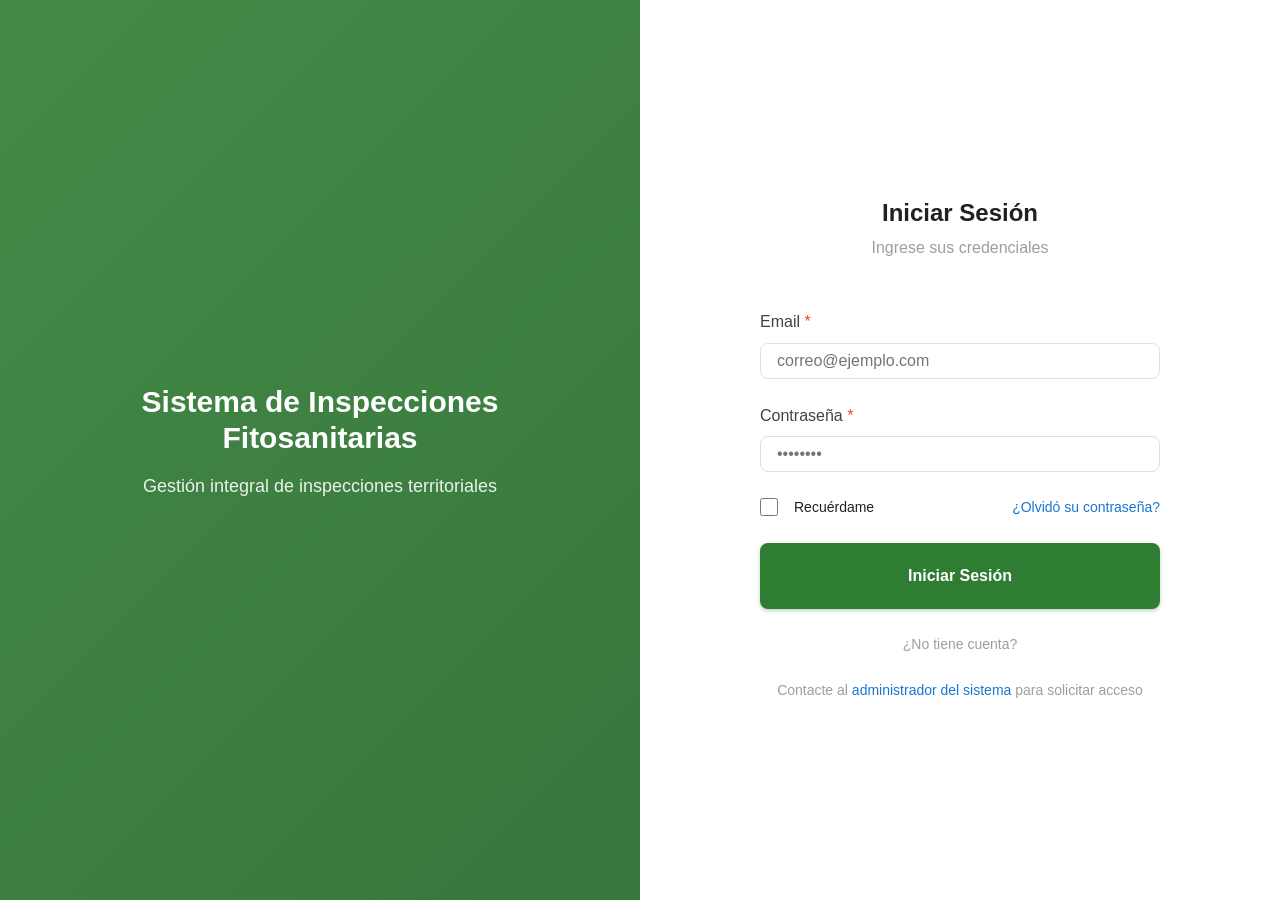
==== frontend/login.html @ b6649383 "primer commit" ====
<!DOCTYPE html>
<html lang="es">
<head>
    <meta charset="UTF-8">
    <meta name="viewport" content="width=device-width, initial-scale=1.0">
    <meta name="description" content="Sistema de Gestión de Inspecciones Fitosanitarias">
    <title>Login - Sistema de Inspecciones Fitosanitarias</title>
    
    <!-- CSS -->
    <link rel="stylesheet" href="css/styles.css">
    <link rel="stylesheet" href="css/components.css">
    <link rel="stylesheet" href="css/login.css">
</head>
<body>
    <div class="login-container">
        <!-- Side Image -->
        <div class="login-image">
            <div class="login-image__content">
                <h1 class="login-image__title">Sistema de Inspecciones Fitosanitarias</h1>
                <p class="login-image__subtitle">Gestión integral de inspecciones territoriales</p>
            </div>
        </div>

        <!-- Login Form -->
        <div class="login-form">
            <div class="login-form__card">
                <div class="login-form__header">
                    <h1 class="login-form__title">Iniciar Sesión</h1>
                    <p class="login-form__subtitle">Ingrese sus credenciales</p>
                </div>

                <!-- Error Alert -->
                <div class="login-error" id="loginError"></div>

                <!-- Login Form -->
                <form id="loginForm" novalidate>
                    <!-- Email -->
                    <div class="login-form__group">
                        <label for="email" class="form-label required">Email</label>
                        <input 
                            type="email" 
                            id="email" 
                            class="form-control" 
                            placeholder="correo@ejemplo.com"
                            required
                        >
                        <span class="form-text text-danger" id="emailError"></span>
                    </div>

                    <!-- Password -->
                    <div class="login-form__group">
                        <label for="password" class="form-label required">Contraseña</label>
                        <input 
                            type="password" 
                            id="password" 
                            class="form-control" 
                            placeholder="••••••••"
                            required
                        >
                        <span class="form-text text-danger" id="passwordError"></span>
                    </div>

                    <!-- Remember Me & Forgot Password -->
                    <div class="login-form__remember">
                        <div class="login-form__remember-check">
                            <input type="checkbox" id="rememberMe" class="form-check__input">
                            <label for="rememberMe" class="form-check__label">Recuérdame</label>
                        </div>
                        <a href="#" class="login-form__forgot">¿Olvidó su contraseña?</a>
                    </div>

                    <!-- Submit Button -->
                    <button type="submit" class="btn btn--primary btn--large login-form__button">
                        <span>Iniciar Sesión</span>
                    </button>
                </form>

                <!-- Divider -->
                <div class="login-form__divider">¿No tiene cuenta?</div>

                <!-- Footer -->
                <div class="login-form__footer">
                    Contacte al <a href="#">administrador del sistema</a> para solicitar acceso
                </div>
            </div>
        </div>
    </div>

    <!-- Scripts -->
    <script src="js/api.js"></script>
    <script src="js/auth.js"></script>
    <script src="js/utils.js"></script>
    <script>
        /**
         * Login Page Handler
         */
        class LoginPageHandler {
            constructor() {
                this.form = document.getElementById('loginForm');
                this.emailInput = document.getElementById('email');
                this.passwordInput = document.getElementById('password');
                this.rememberMe = document.getElementById('rememberMe');
                this.errorAlert = document.getElementById('loginError');
                this.init();
            }

            init() {
                this.form.addEventListener('submit', (e) => this.handleSubmit(e));
                this.loadSavedEmail();
            }

            /**
             * Carga email guardado si existe
             */
            loadSavedEmail() {
                const savedEmail = localStorage.getItem('savedEmail');
                if (savedEmail) {
                    this.emailInput.value = savedEmail;
                    this.rememberMe.checked = true;
                }
            }

            /**
             * Valida formulario
             */
            validateForm() {
                const errors = {};

                if (!Validation.isEmail(this.emailInput.value)) {
                    errors.email = 'Email inválido';
                }

                if (!this.passwordInput.value || this.passwordInput.value.length < 6) {
                    errors.password = 'Contraseña requerida (mínimo 6 caracteres)';
                }

                return errors;
            }

            /**
             * Muestra errores
             */
            showErrors(errors) {
                document.getElementById('emailError').textContent = errors.email || '';
                document.getElementById('passwordError').textContent = errors.password || '';
            }

            /**
             * Maneja envío de formulario
             */
            async handleSubmit(e) {
                e.preventDefault();

                const errors = this.validateForm();
                if (Object.keys(errors).length > 0) {
                    this.showErrors(errors);
                    return;
                }

                try {
                    const button = this.form.querySelector('button[type="submit"]');
                    button.disabled = true;

                    // Llamar a API de login
                    const response = await auth.login(
                        this.emailInput.value,
                        this.passwordInput.value
                    );

                    // Guardar email si está marcado
                    if (this.rememberMe.checked) {
                        localStorage.setItem('savedEmail', this.emailInput.value);
                    } else {
                        localStorage.removeItem('savedEmail');
                    }

                    Notify.success('Sesión iniciada exitosamente');
                    
                    // Redirigir a dashboard
                    setTimeout(() => {
                        window.location.href = 'dashboard.html';
                    }, 1000);
                } catch (error) {
                    const errorDiv = this.errorAlert;
                    errorDiv.textContent = error.message || 'Error al iniciar sesión';
                    errorDiv.classList.add('show');
                    const button = this.form.querySelector('button[type="submit"]');
                    button.disabled = false;
                }
            }
        }

        document.addEventListener('DOMContentLoaded', () => {
            new LoginPageHandler();
        });
    </script>
</body>
</html>
---- frontend/css/styles.css ----
/**
 * Base Styles & Design System
 * Variables CSS, reset, y estilos globales
 */

:root {
    /* Colors - Primary Brand */
    --color-primary: #2E7D32;
    --color-primary-light: #66BB6A;
    --color-primary-dark: #1B5E20;
    --color-primary-50: #F1F8E9;

    /* Colors - Secondary */
    --color-secondary: #1976D2;
    --color-secondary-light: #42A5F5;
    --color-secondary-dark: #1565C0;

    /* Colors - Status */
    --color-success: #4CAF50;
    --color-warning: #FFC107;
    --color-danger: #F44336;
    --color-info: #2196F3;

    /* Colors - Neutral */
    --color-white: #FFFFFF;
    --color-light-gray: #F5F5F5;
    --color-gray: #9E9E9E;
    --color-dark-gray: #424242;
    --color-black: #212121;

    /* Colors - Border */
    --color-border: #E0E0E0;
    --color-border-light: #F0F0F0;

    /* Typography */
    --font-family: -apple-system, BlinkMacSystemFont, 'Segoe UI', 'Roboto', 'Oxygen',
                    'Ubuntu', 'Cantarell', 'Fira Sans', 'Droid Sans', 'Helvetica Neue',
                    sans-serif;
    --font-size-xs: 0.75rem;
    --font-size-sm: 0.875rem;
    --font-size-base: 1rem;
    --font-size-lg: 1.125rem;
    --font-size-xl: 1.25rem;
    --font-size-2xl: 1.5rem;
    --font-size-3xl: 1.875rem;

    --font-weight-light: 300;
    --font-weight-normal: 400;
    --font-weight-medium: 500;
    --font-weight-semibold: 600;
    --font-weight-bold: 700;

    /* Spacing */
    --spacing-xs: 0.25rem;
    --spacing-sm: 0.5rem;
    --spacing-base: 1rem;
    --spacing-lg: 1.5rem;
    --spacing-xl: 2rem;
    --spacing-2xl: 3rem;
    --spacing-3xl: 4rem;

    /* Border Radius */
    --radius-sm: 0.25rem;
    --radius-md: 0.5rem;
    --radius-lg: 0.75rem;
    --radius-xl: 1rem;
    --radius-2xl: 1.5rem;

    /* Shadows */
    --shadow-sm: 0 1px 2px 0 rgba(0, 0, 0, 0.05);
    --shadow-md: 0 4px 6px -1px rgba(0, 0, 0, 0.1), 0 2px 4px -1px rgba(0, 0, 0, 0.06);
    --shadow-lg: 0 10px 15px -3px rgba(0, 0, 0, 0.1), 0 4px 6px -2px rgba(0, 0, 0, 0.05);
    --shadow-xl: 0 20px 25px -5px rgba(0, 0, 0, 0.1), 0 10px 10px -5px rgba(0, 0, 0, 0.04);

    /* Transitions */
    --transition-fast: 150ms ease-in-out;
    --transition-base: 250ms ease-in-out;
    --transition-slow: 350ms ease-in-out;

    /* Z-index */
    --z-dropdown: 100;
    --z-sticky: 200;
    --z-fixed: 300;
    --z-modal: 400;
    --z-tooltip: 500;
}

/* Dark mode */
@media (prefers-color-scheme: dark) {
    :root {
        --color-light-gray: #2C2C2C;
        --color-gray: #666666;
        --color-dark-gray: #E0E0E0;
        --color-border: #404040;
        --color-border-light: #333333;
    }
}

/* CSS Reset */
* {
    margin: 0;
    padding: 0;
    box-sizing: border-box;
}

html {
    scroll-behavior: smooth;
}

body {
    font-family: var(--font-family);
    font-size: var(--font-size-base);
    font-weight: var(--font-weight-normal);
    line-height: 1.6;
    color: var(--color-black);
    background-color: var(--color-white);
    -webkit-font-smoothing: antialiased;
    -moz-osx-font-smoothing: grayscale;
}

/* Headings */
h1, h2, h3, h4, h5, h6 {
    margin-bottom: var(--spacing-base);
    font-weight: var(--font-weight-semibold);
    line-height: 1.2;
}

h1 { font-size: var(--font-size-3xl); }
h2 { font-size: var(--font-size-2xl); }
h3 { font-size: var(--font-size-xl); }
h4 { font-size: var(--font-size-lg); }
h5 { font-size: var(--font-size-base); }
h6 { font-size: var(--font-size-sm); }

/* Paragraphs */
p {
    margin-bottom: var(--spacing-base);
}

/* Links */
a {
    color: var(--color-secondary);
    text-decoration: none;
    transition: color var(--transition-base);
}

a:hover {
    color: var(--color-secondary-dark);
    text-decoration: underline;
}

/* Lists */
ul, ol {
    margin-bottom: var(--spacing-base);
    margin-left: var(--spacing-xl);
}

li {
    margin-bottom: var(--spacing-sm);
}

/* Images */
img {
    max-width: 100%;
    height: auto;
    display: block;
}

/* Tables */
table {
    width: 100%;
    border-collapse: collapse;
    margin-bottom: var(--spacing-base);
}

thead {
    background-color: var(--color-light-gray);
}

th, td {
    padding: var(--spacing-base);
    text-align: left;
    border-bottom: 1px solid var(--color-border);
}

/* Code */
code {
    background-color: var(--color-light-gray);
    padding: 0 var(--spacing-sm);
    border-radius: var(--radius-sm);
    font-family: 'Courier New', monospace;
    font-size: var(--font-size-sm);
}

pre {
    background-color: var(--color-light-gray);
    padding: var(--spacing-base);
    border-radius: var(--radius-md);
    overflow-x: auto;
    margin-bottom: var(--spacing-base);
}

pre code {
    background-color: transparent;
    padding: 0;
}

/* Forms */
input, textarea, select {
    font-family: var(--font-family);
    font-size: var(--font-size-base);
}

/* Utility Classes */
.container {
    width: 100%;
    max-width: 1440px;
    margin: 0 auto;
    padding: 0 var(--spacing-lg);
}

.row {
    display: flex;
    flex-wrap: wrap;
    margin-right: calc(var(--spacing-lg) * -1);
    margin-left: calc(var(--spacing-lg) * -1);
}

.col {
    flex: 1;
    padding-right: var(--spacing-lg);
    padding-left: var(--spacing-lg);
}

/* Display */
.d-none { display: none !important; }
.d-inline { display: inline !important; }
.d-inline-block { display: inline-block !important; }
.d-block { display: block !important; }
.d-flex { display: flex !important; }
.d-grid { display: grid !important; }

/* Flex */
.justify-content-center { justify-content: center; }
.justify-content-between { justify-content: space-between; }
.justify-content-around { justify-content: space-around; }
.justify-content-end { justify-content: flex-end; }
.align-items-center { align-items: center; }
.align-items-start { align-items: flex-start; }
.align-items-end { align-items: flex-end; }
.flex-wrap { flex-wrap: wrap; }
.flex-column { flex-direction: column; }
.gap-1 { gap: var(--spacing-sm); }
.gap-2 { gap: var(--spacing-base); }
.gap-3 { gap: var(--spacing-lg); }

/* Spacing */
.p-1 { padding: var(--spacing-sm); }
.p-2 { padding: var(--spacing-base); }
.p-3 { padding: var(--spacing-lg); }
.m-1 { margin: var(--spacing-sm); }
.m-2 { margin: var(--spacing-base); }
.m-3 { margin: var(--spacing-lg); }
.mt-1 { margin-top: var(--spacing-sm); }
.mt-2 { margin-top: var(--spacing-base); }
.mt-3 { margin-top: var(--spacing-lg); }
.mb-1 { margin-bottom: var(--spacing-sm); }
.mb-2 { margin-bottom: var(--spacing-base); }
.mb-3 { margin-bottom: var(--spacing-lg); }

/* Text */
.text-center { text-align: center; }
.text-end { text-align: end; }
.text-start { text-align: start; }
.text-muted { color: var(--color-gray); }
.text-secondary { color: var(--color-secondary); }
.text-danger { color: var(--color-danger); }
.text-success { color: var(--color-success); }
.text-uppercase { text-transform: uppercase; }
.text-lowercase { text-transform: lowercase; }
.text-capitalize { text-transform: capitalize; }
.font-weight-bold { font-weight: var(--font-weight-bold); }
.font-weight-normal { font-weight: var(--font-weight-normal); }

/* Visibility */
.visible { visibility: visible; }
.invisible { visibility: hidden; }
.hide { display: none; }
.show { display: block; }

/* Overflow */
.overflow-auto { overflow: auto; }
.overflow-hidden { overflow: hidden; }
.text-truncate { overflow: hidden; text-overflow: ellipsis; white-space: nowrap; }

/* Print */
@media print {
    body {
        background-color: white;
    }

    .no-print {
        display: none !important;
    }
}

/* Responsive */
@media (max-width: 768px) {
    .container {
        padding: 0 var(--spacing-base);
    }

    .row {
        margin-right: calc(var(--spacing-base) * -1);
        margin-left: calc(var(--spacing-base) * -1);
    }

    .col {
        padding-right: var(--spacing-base);
        padding-left: var(--spacing-base);
    }
}
---- frontend/css/components.css ----
/**
 * Components - Componentes reutilizables
 * Buttons, cards, forms, tables, badges, etc.
 */

/* BUTTONS */
.btn {
    display: inline-flex;
    align-items: center;
    justify-content: center;
    gap: var(--spacing-sm);
    padding: var(--spacing-sm) var(--spacing-lg);
    font-size: var(--font-size-base);
    font-weight: var(--font-weight-medium);
    border: none;
    border-radius: var(--radius-md);
    cursor: pointer;
    transition: all var(--transition-base);
    text-decoration: none;
    white-space: nowrap;
    user-select: none;
}

.btn:disabled {
    opacity: 0.6;
    cursor: not-allowed;
}

.btn:hover:not(:disabled) {
    transform: translateY(-2px);
    box-shadow: var(--shadow-md);
}

/* Button Variants */
.btn--primary {
    background-color: var(--color-primary);
    color: white;
    box-shadow: 0 2px 4px rgba(46, 125, 50, 0.3);
}

.btn--primary:hover:not(:disabled) {
    background-color: var(--color-primary-dark);
}

.btn--secondary {
    background-color: var(--color-secondary);
    color: white;
    box-shadow: 0 2px 4px rgba(25, 118, 210, 0.3);
}

.btn--secondary:hover:not(:disabled) {
    background-color: var(--color-secondary-dark);
}

.btn--outline {
    border: 2px solid var(--color-primary);
    color: var(--color-primary);
    background-color: transparent;
}

.btn--outline:hover:not(:disabled) {
    background-color: var(--color-primary-50);
}

.btn--danger {
    background-color: var(--color-danger);
    color: white;
}

.btn--danger:hover:not(:disabled) {
    background-color: #E53935;
}

.btn--success {
    background-color: var(--color-success);
    color: white;
}

.btn--success:hover:not(:disabled) {
    background-color: #45A049;
}

.btn--small {
    padding: var(--spacing-xs) var(--spacing-sm);
    font-size: var(--font-size-sm);
}

.btn--large {
    padding: var(--spacing-lg) var(--spacing-2xl);
    font-size: var(--font-size-lg);
}

.btn--block {
    width: 100%;
}

/* CARDS */
.card {
    background-color: var(--color-white);
    border: 1px solid var(--color-border);
    border-radius: var(--radius-lg);
    box-shadow: var(--shadow-sm);
    overflow: hidden;
    transition: box-shadow var(--transition-base);
}

.card:hover {
    box-shadow: var(--shadow-md);
}

.card__header {
    padding: var(--spacing-lg);
    border-bottom: 1px solid var(--color-border);
    background-color: var(--color-light-gray);
}

.card__title {
    font-size: var(--font-size-lg);
    font-weight: var(--font-weight-semibold);
    margin: 0;
}

.card__body {
    padding: var(--spacing-lg);
}

.card__footer {
    padding: var(--spacing-lg);
    border-top: 1px solid var(--color-border);
    background-color: var(--color-light-gray);
    display: flex;
    gap: var(--spacing-base);
    justify-content: flex-end;
}

/* FORMS */
.form-group {
    margin-bottom: var(--spacing-lg);
}

.form-label {
    display: block;
    margin-bottom: var(--spacing-sm);
    font-weight: var(--font-weight-medium);
    color: var(--color-dark-gray);
}

.form-label.required::after {
    content: ' *';
    color: var(--color-danger);
}

.form-control {
    width: 100%;
    padding: var(--spacing-sm) var(--spacing-base);
    font-size: var(--font-size-base);
    border: 1px solid var(--color-border);
    border-radius: var(--radius-md);
    background-color: var(--color-white);
    color: var(--color-black);
    transition: all var(--transition-base);
}

.form-control:focus {
    outline: none;
    border-color: var(--color-primary);
    box-shadow: 0 0 0 3px rgba(46, 125, 50, 0.1);
}

.form-control:disabled {
    background-color: var(--color-light-gray);
    cursor: not-allowed;
    opacity: 0.6;
}

.form-control--error {
    border-color: var(--color-danger);
}

.form-control--error:focus {
    box-shadow: 0 0 0 3px rgba(244, 67, 54, 0.1);
}

.form-text {
    display: block;
    margin-top: var(--spacing-xs);
    font-size: var(--font-size-sm);
    color: var(--color-gray);
}

.form-text.text-danger {
    color: var(--color-danger);
}

/* Checkbox & Radio */
.form-check {
    display: flex;
    align-items: center;
    margin-bottom: var(--spacing-base);
}

.form-check__input {
    width: 18px;
    height: 18px;
    margin-right: var(--spacing-sm);
    cursor: pointer;
    accent-color: var(--color-primary);
}

.form-check__label {
    cursor: pointer;
    margin: 0;
}

/* Select */
select.form-control {
    appearance: none;
    background-image: url("data:image/svg+xml;charset=UTF-8,%3csvg xmlns='http://www.w3.org/2000/svg' viewBox='0 0 24 24' fill='none' stroke='currentColor' stroke-width='2' stroke-linecap='round' stroke-linejoin='round'%3e%3cpolyline points='6 9 12 15 18 9'%3e%3c/polyline%3e%3c/svg%3e");
    background-repeat: no-repeat;
    background-position: right var(--spacing-sm) center;
    background-size: 1.5em 1.5em;
    padding-right: 2.5rem;
}

/* Textarea */
textarea.form-control {
    resize: vertical;
    min-height: 120px;
}

/* TABLE */
.table {
    width: 100%;
    border-collapse: collapse;
    margin-bottom: var(--spacing-lg);
}

.table__header {
    background-color: var(--color-light-gray);
}

.table__header th {
    padding: var(--spacing-base);
    font-weight: var(--font-weight-semibold);
    text-align: left;
    border-bottom: 2px solid var(--color-border);
}

.table__body td {
    padding: var(--spacing-base);
    border-bottom: 1px solid var(--color-border);
}

.table__body tr:hover {
    background-color: var(--color-light-gray);
}

.table__body tr:nth-child(even) {
    background-color: rgba(245, 245, 245, 0.5);
}

.table--striped tbody tr:nth-child(even) {
    background-color: var(--color-light-gray);
}

.table--hoverable tbody tr:hover {
    background-color: var(--color-light-gray);
}

/* BADGE */
.badge {
    display: inline-block;
    padding: var(--spacing-xs) var(--spacing-sm);
    font-size: var(--font-size-xs);
    font-weight: var(--font-weight-semibold);
    border-radius: var(--radius-md);
    text-transform: uppercase;
    white-space: nowrap;
}

.badge--primary {
    background-color: var(--color-primary);
    color: white;
}

.badge--secondary {
    background-color: var(--color-secondary);
    color: white;
}

.badge--success {
    background-color: var(--color-success);
    color: white;
}

.badge--danger {
    background-color: var(--color-danger);
    color: white;
}

.badge--warning {
    background-color: var(--color-warning);
    color: black;
}

.badge--info {
    background-color: var(--color-info);
    color: white;
}

/* ALERT */
.alert {
    padding: var(--spacing-lg);
    margin-bottom: var(--spacing-lg);
    border-radius: var(--radius-md);
    border-left: 4px solid;
}

.alert--primary {
    background-color: rgba(46, 125, 50, 0.1);
    color: var(--color-primary-dark);
    border-color: var(--color-primary);
}

.alert--danger {
    background-color: rgba(244, 67, 54, 0.1);
    color: #C62828;
    border-color: var(--color-danger);
}

.alert--warning {
    background-color: rgba(255, 193, 7, 0.1);
    color: #F57F17;
    border-color: var(--color-warning);
}

.alert--info {
    background-color: rgba(33, 150, 243, 0.1);
    color: #1565C0;
    border-color: var(--color-info);
}

.alert__close {
    float: right;
    background: none;
    border: none;
    font-size: 1.5rem;
    cursor: pointer;
    color: inherit;
    opacity: 0.7;
    transition: opacity var(--transition-base);
}

.alert__close:hover {
    opacity: 1;
}

/* MODAL */
.modal {
    display: none;
    position: fixed;
    top: 0;
    left: 0;
    right: 0;
    bottom: 0;
    background-color: rgba(0, 0, 0, 0.5);
    z-index: var(--z-modal);
    animation: fadeIn var(--transition-base);
}

.modal.active {
    display: flex;
    align-items: center;
    justify-content: center;
}

.modal__content {
    background-color: white;
    border-radius: var(--radius-lg);
    box-shadow: var(--shadow-xl);
    max-width: 500px;
    width: 90%;
    animation: slideUp var(--transition-base);
}

.modal__header {
    padding: var(--spacing-lg);
    border-bottom: 1px solid var(--color-border);
    display: flex;
    justify-content: space-between;
    align-items: center;
}

.modal__title {
    margin: 0;
    font-size: var(--font-size-xl);
    font-weight: var(--font-weight-semibold);
}

.modal__close {
    background: none;
    border: none;
    font-size: 1.5rem;
    cursor: pointer;
    color: var(--color-gray);
}

.modal__body {
    padding: var(--spacing-lg);
}

.modal__footer {
    padding: var(--spacing-lg);
    border-top: 1px solid var(--color-border);
    display: flex;
    justify-content: flex-end;
    gap: var(--spacing-base);
}

/* ANIMATIONS */
@keyframes fadeIn {
    from {
        opacity: 0;
    }
    to {
        opacity: 1;
    }
}

@keyframes slideUp {
    from {
        transform: translateY(20px);
        opacity: 0;
    }
    to {
        transform: translateY(0);
        opacity: 1;
    }
}

@keyframes slideDown {
    from {
        transform: translateY(-20px);
        opacity: 0;
    }
    to {
        transform: translateY(0);
        opacity: 1;
    }
}

@keyframes spin {
    from {
        transform: rotate(0deg);
    }
    to {
        transform: rotate(360deg);
    }
}

/* LOADING SPINNER */
.loader {
    display: flex;
    align-items: center;
    justify-content: center;
    padding: var(--spacing-3xl);
}

.loader__spinner {
    width: 40px;
    height: 40px;
    border: 4px solid var(--color-border);
    border-top-color: var(--color-primary);
    border-radius: 50%;
    animation: spin 1s linear infinite;
}

/* NOTIFICATION/TOAST */
.notification {
    position: fixed;
    bottom: -100px;
    right: var(--spacing-lg);
    max-width: 400px;
    background-color: white;
    border-radius: var(--radius-md);
    box-shadow: var(--shadow-lg);
    border-left: 4px solid;
    animation: slideUp var(--transition-base);
    z-index: var(--z-tooltip);
}

.notification--show {
    bottom: var(--spacing-lg);
}

.notification__content {
    display: flex;
    align-items: center;
    justify-content: space-between;
    padding: var(--spacing-lg);
    gap: var(--spacing-base);
}

.notification__close {
    background: none;
    border: none;
    font-size: 1.25rem;
    cursor: pointer;
    opacity: 0.6;
    transition: opacity var(--transition-base);
}

.notification__close:hover {
    opacity: 1;
}

.notification--success {
    border-color: var(--color-success);
}

.notification--error {
    border-color: var(--color-danger);
}

.notification--warning {
    border-color: var(--color-warning);
}

.notification--info {
    border-color: var(--color-info);
}

/* Responsive */
@media (max-width: 768px) {
    .btn {
        padding: var(--spacing-sm) var(--spacing-base);
    }

    .card__body {
        padding: var(--spacing-base);
    }

    .table {
        font-size: var(--font-size-sm);
    }

    .table__header th,
    .table__body td {
        padding: var(--spacing-sm);
    }
}
---- frontend/css/login.css ----
/**
 * Login Page Styles
 */

.login-container {
    display: grid;
    grid-template-columns: 1fr 1fr;
    min-height: 100vh;
    background: linear-gradient(135deg, var(--color-primary) 0%, var(--color-primary-dark) 100%);
}

.login-image {
    background: rgba(255, 255, 255, 0.1);
    display: flex;
    align-items: center;
    justify-content: center;
    color: white;
    padding: var(--spacing-3xl);
}

.login-image__content {
    text-align: center;
}

.login-image__title {
    font-size: var(--font-size-3xl);
    font-weight: var(--font-weight-bold);
    margin-bottom: var(--spacing-base);
}

.login-image__subtitle {
    font-size: var(--font-size-lg);
    opacity: 0.9;
}

.login-form {
    display: flex;
    align-items: center;
    justify-content: center;
    padding: var(--spacing-3xl);
    background-color: white;
}

.login-form__card {
    width: 100%;
    max-width: 400px;
}

.login-form__header {
    text-align: center;
    margin-bottom: var(--spacing-2xl);
}

.login-form__title {
    font-size: var(--font-size-2xl);
    font-weight: var(--font-weight-bold);
    margin-bottom: var(--spacing-sm);
    color: var(--color-black);
}

.login-form__subtitle {
    color: var(--color-gray);
    margin: 0;
}

.login-form__group {
    margin-bottom: var(--spacing-lg);
}

.login-form__remember {
    display: flex;
    justify-content: space-between;
    align-items: center;
    margin-bottom: var(--spacing-lg);
    font-size: var(--font-size-sm);
}

.login-form__remember-check {
    display: flex;
    align-items: center;
    gap: var(--spacing-sm);
}

.login-form__forgot {
    color: var(--color-secondary);
    text-decoration: none;
    transition: color var(--transition-base);
}

.login-form__forgot:hover {
    color: var(--color-secondary-dark);
}

.login-form__button {
    width: 100%;
    padding: var(--spacing-lg);
    font-size: var(--font-size-base);
    font-weight: var(--font-weight-semibold);
    margin-bottom: var(--spacing-lg);
}

.login-form__divider {
    text-align: center;
    margin-bottom: var(--spacing-lg);
    font-size: var(--font-size-sm);
    color: var(--color-gray);
}

.login-form__footer {
    text-align: center;
    font-size: var(--font-size-sm);
    color: var(--color-gray);
}

.login-form__footer a {
    color: var(--color-secondary);
    font-weight: var(--font-weight-medium);
}

.login-error {
    background-color: #FFEBEE;
    border: 1px solid #EF5350;
    border-radius: var(--radius-md);
    padding: var(--spacing-base);
    margin-bottom: var(--spacing-lg);
    color: #C62828;
    display: none;
}

.login-error.show {
    display: block;
    animation: slideDown var(--transition-base);
}

/* Responsive */
@media (max-width: 768px) {
    .login-container {
        grid-template-columns: 1fr;
    }

    .login-image {
        display: none;
    }

    .login-form {
        padding: var(--spacing-lg);
    }

    .login-form__card {
        max-width: 100%;
    }
}
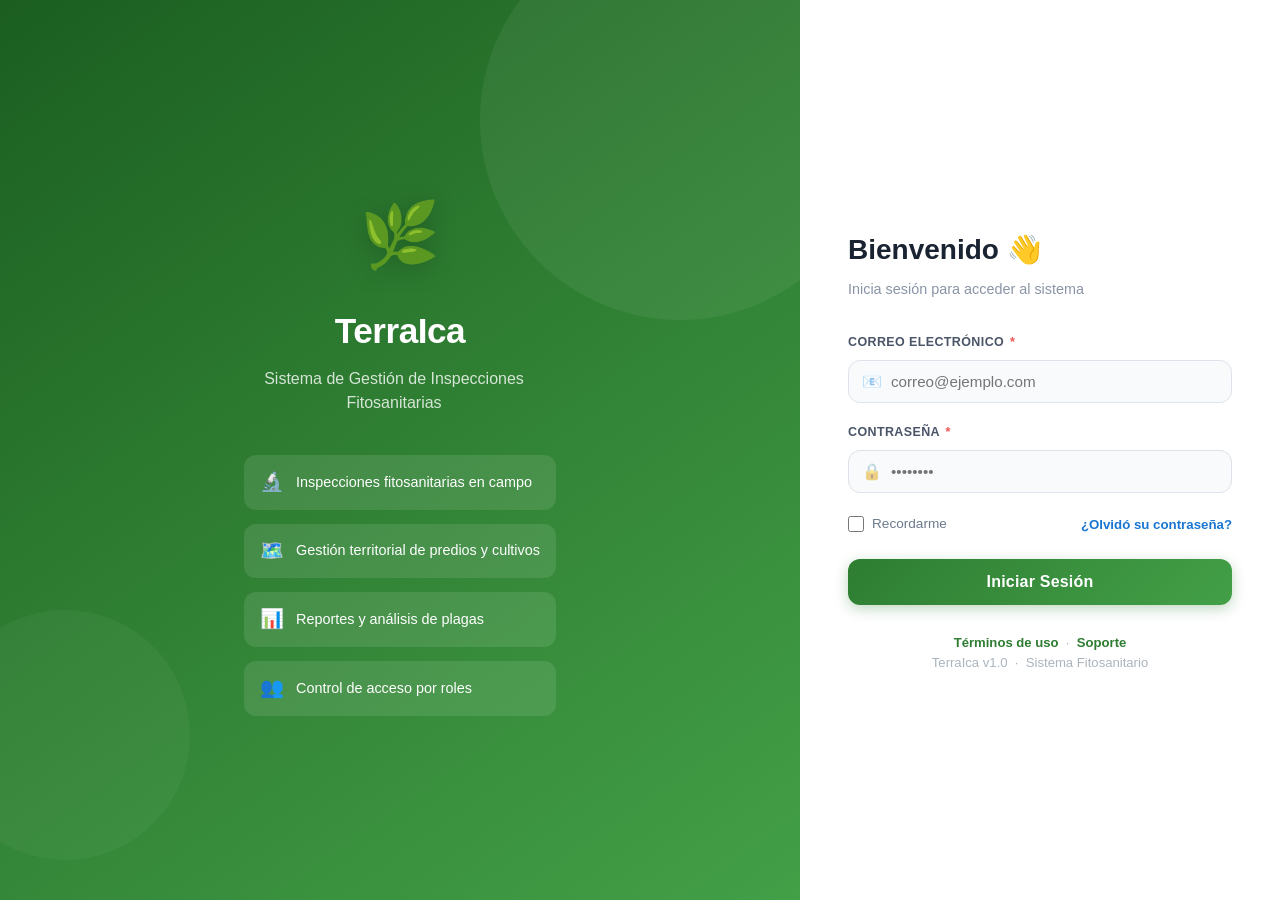
==== commit 913b55c8: "commit" ====
--- a/frontend/login.html
+++ b/frontend/login.html
@@ -3,86 +3,348 @@
 <head>
     <meta charset="UTF-8">
     <meta name="viewport" content="width=device-width, initial-scale=1.0">
-    <meta name="description" content="Sistema de Gestión de Inspecciones Fitosanitarias">
-    <title>Login - Sistema de Inspecciones Fitosanitarias</title>
-    
-    <!-- CSS -->
+    <title>TerraIca — Iniciar Sesión</title>
     <link rel="stylesheet" href="css/styles.css">
-    <link rel="stylesheet" href="css/components.css">
-    <link rel="stylesheet" href="css/login.css">
+    <style>
+        /* ── RESET & BASE ───────────────────────────────────────── */
+        *, *::before, *::after { box-sizing: border-box; margin: 0; padding: 0; }
+        body {
+            font-family: -apple-system, BlinkMacSystemFont, 'Segoe UI', sans-serif;
+            min-height: 100vh;
+            display: flex;
+            background: #f0f7f0;
+        }
+
+        /* ── PANEL IZQUIERDO (decorativo) ───────────────────────── */
+        .login-side {
+            flex: 1;
+            background: linear-gradient(145deg, #1B5E20 0%, #2E7D32 45%, #43A047 100%);
+            display: flex;
+            flex-direction: column;
+            justify-content: center;
+            align-items: center;
+            padding: 48px;
+            color: #fff;
+            position: relative;
+            overflow: hidden;
+        }
+        .login-side::before {
+            content: '';
+            position: absolute;
+            width: 400px; height: 400px;
+            border-radius: 50%;
+            background: rgba(255,255,255,0.06);
+            top: -80px; right: -80px;
+        }
+        .login-side::after {
+            content: '';
+            position: absolute;
+            width: 250px; height: 250px;
+            border-radius: 50%;
+            background: rgba(255,255,255,0.04);
+            bottom: 40px; left: -60px;
+        }
+        .brand {
+            text-align: center;
+            position: relative;
+            z-index: 1;
+        }
+        .brand__logo {
+            font-size: 4rem;
+            margin-bottom: 16px;
+            filter: drop-shadow(0 4px 12px rgba(0,0,0,0.2));
+        }
+        .brand__name {
+            font-size: 2.2rem;
+            font-weight: 800;
+            letter-spacing: -0.5px;
+            margin-bottom: 8px;
+        }
+        .brand__tagline {
+            font-size: 1rem;
+            opacity: 0.8;
+            max-width: 300px;
+            line-height: 1.5;
+        }
+        .brand__features {
+            margin-top: 40px;
+            display: flex;
+            flex-direction: column;
+            gap: 14px;
+        }
+        .brand__feature {
+            display: flex;
+            align-items: center;
+            gap: 12px;
+            background: rgba(255,255,255,0.1);
+            border-radius: 12px;
+            padding: 12px 16px;
+            font-size: 0.9rem;
+        }
+        .brand__feature-icon { font-size: 1.2rem; }
+
+        /* ── PANEL DERECHO (formulario) ─────────────────────────── */
+        .login-main {
+            width: 480px;
+            min-width: 380px;
+            background: #fff;
+            display: flex;
+            flex-direction: column;
+            justify-content: center;
+            padding: 52px 48px;
+            box-shadow: -8px 0 32px rgba(0,0,0,0.06);
+        }
+        .login-header { margin-bottom: 32px; }
+        .login-header__title {
+            font-size: 1.75rem;
+            font-weight: 800;
+            color: #1a2332;
+            margin-bottom: 6px;
+        }
+        .login-header__sub {
+            color: #8a94a6;
+            font-size: 0.9rem;
+        }
+
+        /* ── FORM ───────────────────────────────────────────────── */
+        .form-group { margin-bottom: 20px; }
+        .form-group label {
+            display: block;
+            font-size: 0.78rem;
+            font-weight: 700;
+            color: #4a5568;
+            text-transform: uppercase;
+            letter-spacing: 0.4px;
+            margin-bottom: 7px;
+        }
+        .form-group label .required { color: #ef5350; margin-left: 2px; }
+        .input-wrap { position: relative; }
+        .input-wrap .input-icon {
+            position: absolute;
+            left: 14px; top: 50%;
+            transform: translateY(-50%);
+            font-size: 1rem;
+            pointer-events: none;
+            opacity: 0.5;
+        }
+        .form-group input {
+            width: 100%;
+            padding: 12px 16px 12px 42px;
+            font-size: 0.95rem;
+            border: 1.5px solid #dde3ea;
+            border-radius: 12px;
+            background: #f8fafc;
+            color: #1a2332;
+            transition: all 0.2s;
+            outline: none;
+        }
+        .form-group input:focus {
+            border-color: #2e7d32;
+            background: #fff;
+            box-shadow: 0 0 0 3px rgba(46,125,50,0.1);
+        }
+        .form-group input.error { border-color: #ef5350; background: #fff8f8; }
+        .field-error {
+            color: #ef5350;
+            font-size: 0.78rem;
+            font-weight: 600;
+            margin-top: 5px;
+            display: none;
+        }
+        .field-error.show { display: block; }
+
+        /* ── ERROR ALERT ────────────────────────────────────────── */
+        .alert-error {
+            background: #fff0f0;
+            border: 1.5px solid #ffcdd2;
+            border-left: 4px solid #ef5350;
+            border-radius: 10px;
+            padding: 12px 16px;
+            margin-bottom: 20px;
+            color: #c62828;
+            font-size: 0.875rem;
+            font-weight: 600;
+            display: none;
+            animation: shake 0.4s ease;
+        }
+        .alert-error.show { display: flex; align-items: center; gap: 8px; }
+        @keyframes shake {
+            0%,100%{transform:translateX(0)}
+            20%{transform:translateX(-6px)}
+            40%{transform:translateX(6px)}
+            60%{transform:translateX(-4px)}
+            80%{transform:translateX(4px)}
+        }
+
+        /* ── REMEMBER & ACTIONS ──────────────────────────────────── */
+        .form-actions {
+            display: flex;
+            justify-content: space-between;
+            align-items: center;
+            margin-bottom: 24px;
+        }
+        .remember-check {
+            display: flex;
+            align-items: center;
+            gap: 8px;
+            font-size: 0.85rem;
+            color: #6b7a8d;
+            cursor: pointer;
+        }
+        .remember-check input[type=checkbox] {
+            width: 16px; height: 16px;
+            accent-color: #2e7d32;
+            cursor: pointer;
+        }
+        .forgot-link {
+            font-size: 0.83rem;
+            color: #1976d2;
+            text-decoration: none;
+            font-weight: 600;
+        }
+        .forgot-link:hover { text-decoration: underline; }
+
+        /* ── SUBMIT BUTTON ──────────────────────────────────────── */
+        .btn-login {
+            width: 100%;
+            padding: 14px;
+            font-size: 1rem;
+            font-weight: 700;
+            border: none;
+            border-radius: 12px;
+            background: linear-gradient(135deg, #2e7d32, #43a047);
+            color: #fff;
+            cursor: pointer;
+            transition: all 0.2s;
+            box-shadow: 0 4px 14px rgba(46,125,50,0.3);
+            display: flex;
+            align-items: center;
+            justify-content: center;
+            gap: 8px;
+            letter-spacing: 0.2px;
+        }
+        .btn-login:hover:not(:disabled) {
+            transform: translateY(-2px);
+            box-shadow: 0 6px 20px rgba(46,125,50,0.4);
+        }
+        .btn-login:active:not(:disabled) { transform: translateY(0); }
+        .btn-login:disabled {
+            opacity: 0.7;
+            cursor: not-allowed;
+            transform: none;
+        }
+        .btn-login .spinner {
+            width: 18px; height: 18px;
+            border: 3px solid rgba(255,255,255,0.3);
+            border-top-color: #fff;
+            border-radius: 50%;
+            animation: spin 0.7s linear infinite;
+            display: none;
+        }
+        .btn-login.loading .spinner { display: block; }
+        .btn-login.loading .btn-text { opacity: 0.8; }
+        @keyframes spin { to { transform: rotate(360deg); } }
+
+        /* ── FOOTER ─────────────────────────────────────────────── */
+        .login-footer {
+            margin-top: 28px;
+            text-align: center;
+            font-size: 0.82rem;
+            color: #aab4be;
+            line-height: 1.5;
+        }
+        .login-footer a { color: #2e7d32; font-weight: 600; }
+
+
+        /* ── RESPONSIVE ─────────────────────────────────────────── */
+        @media (max-width: 768px) {
+            body { flex-direction: column; }
+            .login-side { display: none; }
+            .login-main { width: 100%; min-width: unset; padding: 32px 24px; box-shadow: none; }
+        }
+    </style>
 </head>
 <body>
-    <div class="login-container">
-        <!-- Side Image -->
-        <div class="login-image">
-            <div class="login-image__content">
-                <h1 class="login-image__title">Sistema de Inspecciones Fitosanitarias</h1>
-                <p class="login-image__subtitle">Gestión integral de inspecciones territoriales</p>
+
+    <!-- Panel izquierdo -->
+    <div class="login-side">
+        <div class="brand">
+            <div class="brand__logo">🌿</div>
+            <div class="brand__name">TerraIca</div>
+            <div class="brand__tagline">Sistema de Gestión de Inspecciones Fitosanitarias</div>
+            <div class="brand__features">
+                <div class="brand__feature">
+                    <span class="brand__feature-icon">🔬</span>
+                    Inspecciones fitosanitarias en campo
+                </div>
+                <div class="brand__feature">
+                    <span class="brand__feature-icon">🗺️</span>
+                    Gestión territorial de predios y cultivos
+                </div>
+                <div class="brand__feature">
+                    <span class="brand__feature-icon">📊</span>
+                    Reportes y análisis de plagas
+                </div>
+                <div class="brand__feature">
+                    <span class="brand__feature-icon">👥</span>
+                    Control de acceso por roles
+                </div>
             </div>
         </div>
-
-        <!-- Login Form -->
-        <div class="login-form">
-            <div class="login-form__card">
-                <div class="login-form__header">
-                    <h1 class="login-form__title">Iniciar Sesión</h1>
-                    <p class="login-form__subtitle">Ingrese sus credenciales</p>
-                </div>
-
-                <!-- Error Alert -->
-                <div class="login-error" id="loginError"></div>
-
-                <!-- Login Form -->
-                <form id="loginForm" novalidate>
-                    <!-- Email -->
-                    <div class="login-form__group">
-                        <label for="email" class="form-label required">Email</label>
-                        <input 
-                            type="email" 
-                            id="email" 
-                            class="form-control" 
-                            placeholder="correo@ejemplo.com"
-                            required
-                        >
-                        <span class="form-text text-danger" id="emailError"></span>
-                    </div>
-
-                    <!-- Password -->
-                    <div class="login-form__group">
-                        <label for="password" class="form-label required">Contraseña</label>
-                        <input 
-                            type="password" 
-                            id="password" 
-                            class="form-control" 
-                            placeholder="••••••••"
-                            required
-                        >
-                        <span class="form-text text-danger" id="passwordError"></span>
-                    </div>
-
-                    <!-- Remember Me & Forgot Password -->
-                    <div class="login-form__remember">
-                        <div class="login-form__remember-check">
-                            <input type="checkbox" id="rememberMe" class="form-check__input">
-                            <label for="rememberMe" class="form-check__label">Recuérdame</label>
-                        </div>
-                        <a href="#" class="login-form__forgot">¿Olvidó su contraseña?</a>
-                    </div>
-
-                    <!-- Submit Button -->
-                    <button type="submit" class="btn btn--primary btn--large login-form__button">
-                        <span>Iniciar Sesión</span>
-                    </button>
-                </form>
-
-                <!-- Divider -->
-                <div class="login-form__divider">¿No tiene cuenta?</div>
-
-                <!-- Footer -->
-                <div class="login-form__footer">
-                    Contacte al <a href="#">administrador del sistema</a> para solicitar acceso
-                </div>
+    </div>
+
+    <!-- Panel derecho (formulario) -->
+    <div class="login-main">
+        <div class="login-header">
+            <div class="login-header__title">Bienvenido 👋</div>
+            <div class="login-header__sub">Inicia sesión para acceder al sistema</div>
+        </div>
+
+        <!-- Alerta de error -->
+        <div class="alert-error" id="loginError">
+            <span>⚠️</span>
+            <span id="loginErrorMsg">Error al iniciar sesión</span>
+        </div>
+
+        <!-- Formulario -->
+        <form id="loginForm" novalidate>
+            <div class="form-group">
+                <label for="email">Correo electrónico <span class="required">*</span></label>
+                <div class="input-wrap">
+                    <span class="input-icon">📧</span>
+                    <input type="email" id="email" autocomplete="username"
+                           placeholder="correo@ejemplo.com" required>
+                </div>
+                <div class="field-error" id="emailError"></div>
             </div>
+
+            <div class="form-group">
+                <label for="password">Contraseña <span class="required">*</span></label>
+                <div class="input-wrap">
+                    <span class="input-icon">🔒</span>
+                    <input type="password" id="password" autocomplete="current-password"
+                           placeholder="••••••••" required>
+                </div>
+                <div class="field-error" id="passwordError"></div>
+            </div>
+
+            <div class="form-actions">
+                <label class="remember-check">
+                    <input type="checkbox" id="rememberMe">
+                    Recordarme
+                </label>
+                <a href="#" class="forgot-link">¿Olvidó su contraseña?</a>
+            </div>
+
+            <button type="submit" class="btn-login" id="submitBtn">
+                <div class="spinner"></div>
+                <span class="btn-text">Iniciar Sesión</span>
+            </button>
+        </form>
+
+        <div class="login-footer">
+            <a href="#">Términos de uso</a> &nbsp;·&nbsp; <a href="#">Soporte</a><br>
+            TerraIca v1.0 &nbsp;·&nbsp; Sistema Fitosanitario
         </div>
     </div>
 
@@ -91,108 +353,121 @@
     <script src="js/auth.js"></script>
     <script src="js/utils.js"></script>
     <script>
-        /**
-         * Login Page Handler
-         */
-        class LoginPageHandler {
-            constructor() {
-                this.form = document.getElementById('loginForm');
-                this.emailInput = document.getElementById('email');
-                this.passwordInput = document.getElementById('password');
-                this.rememberMe = document.getElementById('rememberMe');
-                this.errorAlert = document.getElementById('loginError');
-                this.init();
+    // ── Manejo de UI ─────────────────────────────────────────────────────
+    function showError(msg) {
+        const alert = document.getElementById('loginError');
+        document.getElementById('loginErrorMsg').textContent = msg;
+        alert.classList.remove('show');
+        // Forzar reflow para re-disparar la animación shake
+        void alert.offsetWidth;
+        alert.classList.add('show');
+    }
+
+    function hideError() {
+        document.getElementById('loginError').classList.remove('show');
+        document.getElementById('emailError').classList.remove('show');
+        document.getElementById('passwordError').classList.remove('show');
+        document.getElementById('email').classList.remove('error');
+        document.getElementById('password').classList.remove('error');
+    }
+
+    function setLoading(on) {
+        const btn = document.getElementById('submitBtn');
+        btn.disabled = on;
+        btn.classList.toggle('loading', on);
+    }
+
+    // ── Validación ───────────────────────────────────────────────────────
+    function validate() {
+        let valid = true;
+        const email = document.getElementById('email');
+        const password = document.getElementById('password');
+        const emailErr = document.getElementById('emailError');
+        const passErr = document.getElementById('passwordError');
+
+        // Limpiar
+        [emailErr, passErr].forEach(e => e.classList.remove('show'));
+        [email, password].forEach(i => i.classList.remove('error'));
+
+        // Validar email
+        const emailVal = email.value.trim();
+        if (!emailVal) {
+            emailErr.textContent = 'El correo es obligatorio';
+            emailErr.classList.add('show');
+            email.classList.add('error');
+            valid = false;
+        } else if (!/^[^\s@]+@[^\s@]+\.[^\s@]+$/.test(emailVal)) {
+            emailErr.textContent = 'Formato de correo inválido';
+            emailErr.classList.add('show');
+            email.classList.add('error');
+            valid = false;
+        }
+
+        // Validar password
+        const passVal = password.value;
+        if (!passVal) {
+            passErr.textContent = 'La contraseña es obligatoria';
+            passErr.classList.add('show');
+            password.classList.add('error');
+            valid = false;
+        } else if (passVal.length < 6) {
+            passErr.textContent = 'Mínimo 6 caracteres';
+            passErr.classList.add('show');
+            password.classList.add('error');
+            valid = false;
+        }
+
+        return valid;
+    }
+
+    // ── Envío del formulario ─────────────────────────────────────────────
+    document.getElementById('loginForm').addEventListener('submit', async (e) => {
+        e.preventDefault();
+        hideError();
+
+        if (!validate()) return;
+
+        const emailVal = document.getElementById('email').value.trim();
+        const passVal  = document.getElementById('password').value;
+
+        setLoading(true);
+
+        try {
+            await auth.login(emailVal, passVal);
+
+            // Guardar email si "Recordarme" está marcado
+            if (document.getElementById('rememberMe').checked) {
+                localStorage.setItem('savedEmail', emailVal);
+            } else {
+                localStorage.removeItem('savedEmail');
             }
 
-            init() {
-                this.form.addEventListener('submit', (e) => this.handleSubmit(e));
-                this.loadSavedEmail();
-            }
-
-            /**
-             * Carga email guardado si existe
-             */
-            loadSavedEmail() {
-                const savedEmail = localStorage.getItem('savedEmail');
-                if (savedEmail) {
-                    this.emailInput.value = savedEmail;
-                    this.rememberMe.checked = true;
-                }
-            }
-
-            /**
-             * Valida formulario
-             */
-            validateForm() {
-                const errors = {};
-
-                if (!Validation.isEmail(this.emailInput.value)) {
-                    errors.email = 'Email inválido';
-                }
-
-                if (!this.passwordInput.value || this.passwordInput.value.length < 6) {
-                    errors.password = 'Contraseña requerida (mínimo 6 caracteres)';
-                }
-
-                return errors;
-            }
-
-            /**
-             * Muestra errores
-             */
-            showErrors(errors) {
-                document.getElementById('emailError').textContent = errors.email || '';
-                document.getElementById('passwordError').textContent = errors.password || '';
-            }
-
-            /**
-             * Maneja envío de formulario
-             */
-            async handleSubmit(e) {
-                e.preventDefault();
-
-                const errors = this.validateForm();
-                if (Object.keys(errors).length > 0) {
-                    this.showErrors(errors);
-                    return;
-                }
-
-                try {
-                    const button = this.form.querySelector('button[type="submit"]');
-                    button.disabled = true;
-
-                    // Llamar a API de login
-                    const response = await auth.login(
-                        this.emailInput.value,
-                        this.passwordInput.value
-                    );
-
-                    // Guardar email si está marcado
-                    if (this.rememberMe.checked) {
-                        localStorage.setItem('savedEmail', this.emailInput.value);
-                    } else {
-                        localStorage.removeItem('savedEmail');
-                    }
-
-                    Notify.success('Sesión iniciada exitosamente');
-                    
-                    // Redirigir a dashboard
-                    setTimeout(() => {
-                        window.location.href = 'dashboard.html';
-                    }, 1000);
-                } catch (error) {
-                    const errorDiv = this.errorAlert;
-                    errorDiv.textContent = error.message || 'Error al iniciar sesión';
-                    errorDiv.classList.add('show');
-                    const button = this.form.querySelector('button[type="submit"]');
-                    button.disabled = false;
-                }
-            }
-        }
-
-        document.addEventListener('DOMContentLoaded', () => {
-            new LoginPageHandler();
-        });
+            // Redirigir al dashboard
+            window.location.href = 'dashboard.html';
+
+        } catch (err) {
+            setLoading(false);
+            const msg = err?.message || err?.data?.message || 'Correo o contraseña incorrectos';
+            showError(msg);
+        }
+    });
+
+    // ── Cargar email guardado ────────────────────────────────────────────
+    document.addEventListener('DOMContentLoaded', () => {
+        const saved = localStorage.getItem('savedEmail');
+        if (saved) {
+            document.getElementById('email').value = saved;
+            document.getElementById('rememberMe').checked = true;
+        }
+        // Limpiar sesión anterior si existe
+        localStorage.removeItem('authToken');
+        localStorage.removeItem('user');
+    });
+
+    // ── Limpiar error al escribir ────────────────────────────────────────
+    ['email','password'].forEach(id => {
+        document.getElementById(id).addEventListener('input', hideError);
+    });
     </script>
 </body>
 </html>
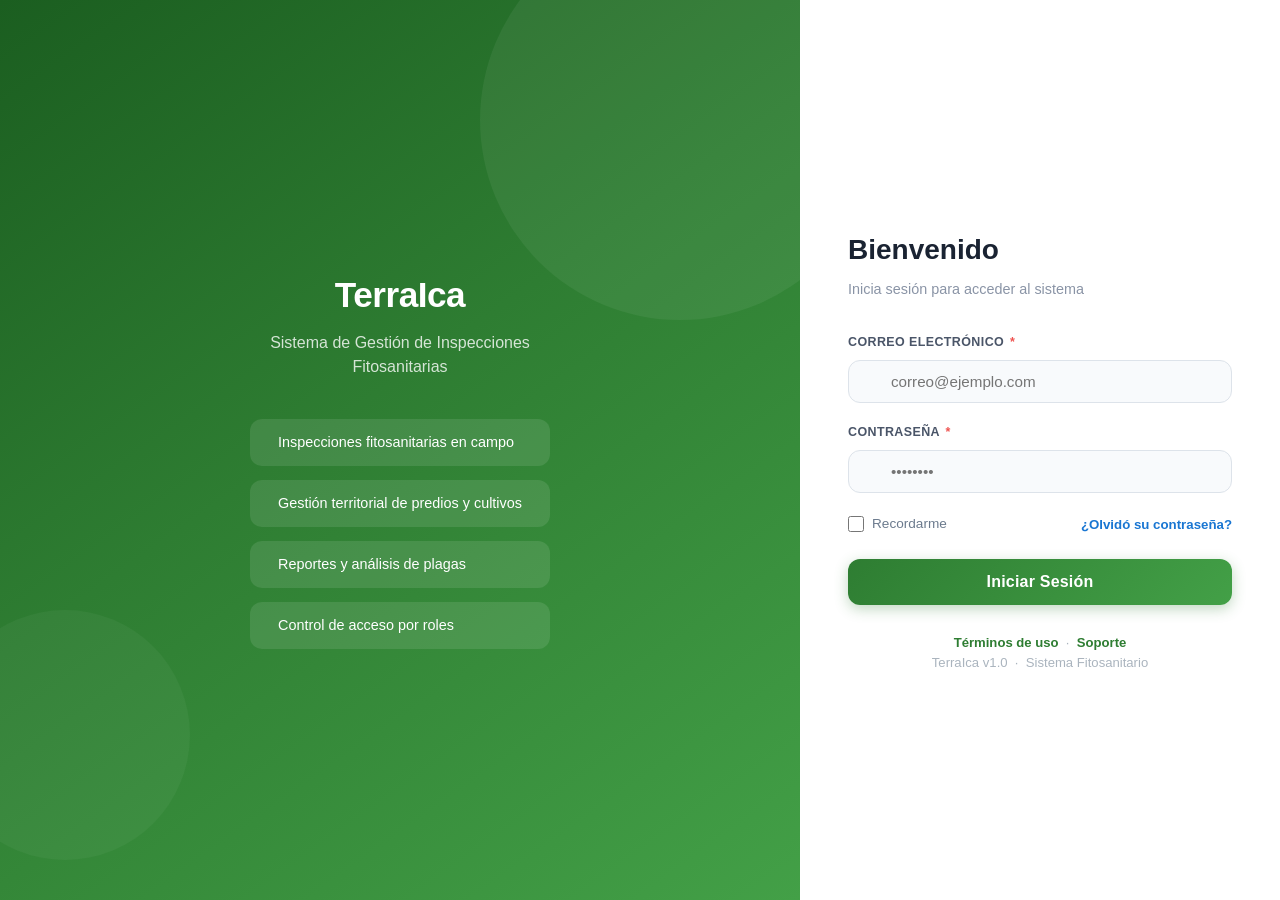
==== commit 389a843d: "commit commit" ====
--- a/frontend/login.html
+++ b/frontend/login.html
@@ -269,24 +269,24 @@
     <!-- Panel izquierdo -->
     <div class="login-side">
         <div class="brand">
-            <div class="brand__logo">🌿</div>
+            <div class="brand__logo"></div>
             <div class="brand__name">TerraIca</div>
             <div class="brand__tagline">Sistema de Gestión de Inspecciones Fitosanitarias</div>
             <div class="brand__features">
                 <div class="brand__feature">
-                    <span class="brand__feature-icon">🔬</span>
+                    <span class="brand__feature-icon"></span>
                     Inspecciones fitosanitarias en campo
                 </div>
                 <div class="brand__feature">
-                    <span class="brand__feature-icon">🗺️</span>
+                    <span class="brand__feature-icon"></span>
                     Gestión territorial de predios y cultivos
                 </div>
                 <div class="brand__feature">
-                    <span class="brand__feature-icon">📊</span>
+                    <span class="brand__feature-icon"></span>
                     Reportes y análisis de plagas
                 </div>
                 <div class="brand__feature">
-                    <span class="brand__feature-icon">👥</span>
+                    <span class="brand__feature-icon"></span>
                     Control de acceso por roles
                 </div>
             </div>
@@ -296,13 +296,13 @@
     <!-- Panel derecho (formulario) -->
     <div class="login-main">
         <div class="login-header">
-            <div class="login-header__title">Bienvenido 👋</div>
+            <div class="login-header__title">Bienvenido</div>
             <div class="login-header__sub">Inicia sesión para acceder al sistema</div>
         </div>
 
         <!-- Alerta de error -->
         <div class="alert-error" id="loginError">
-            <span>⚠️</span>
+            <span></span>
             <span id="loginErrorMsg">Error al iniciar sesión</span>
         </div>
 
@@ -311,7 +311,7 @@
             <div class="form-group">
                 <label for="email">Correo electrónico <span class="required">*</span></label>
                 <div class="input-wrap">
-                    <span class="input-icon">📧</span>
+                    <span class="input-icon"></span>
                     <input type="email" id="email" autocomplete="username"
                            placeholder="correo@ejemplo.com" required>
                 </div>
@@ -321,7 +321,7 @@
             <div class="form-group">
                 <label for="password">Contraseña <span class="required">*</span></label>
                 <div class="input-wrap">
-                    <span class="input-icon">🔒</span>
+                    <span class="input-icon"></span>
                     <input type="password" id="password" autocomplete="current-password"
                            placeholder="••••••••" required>
                 </div>
